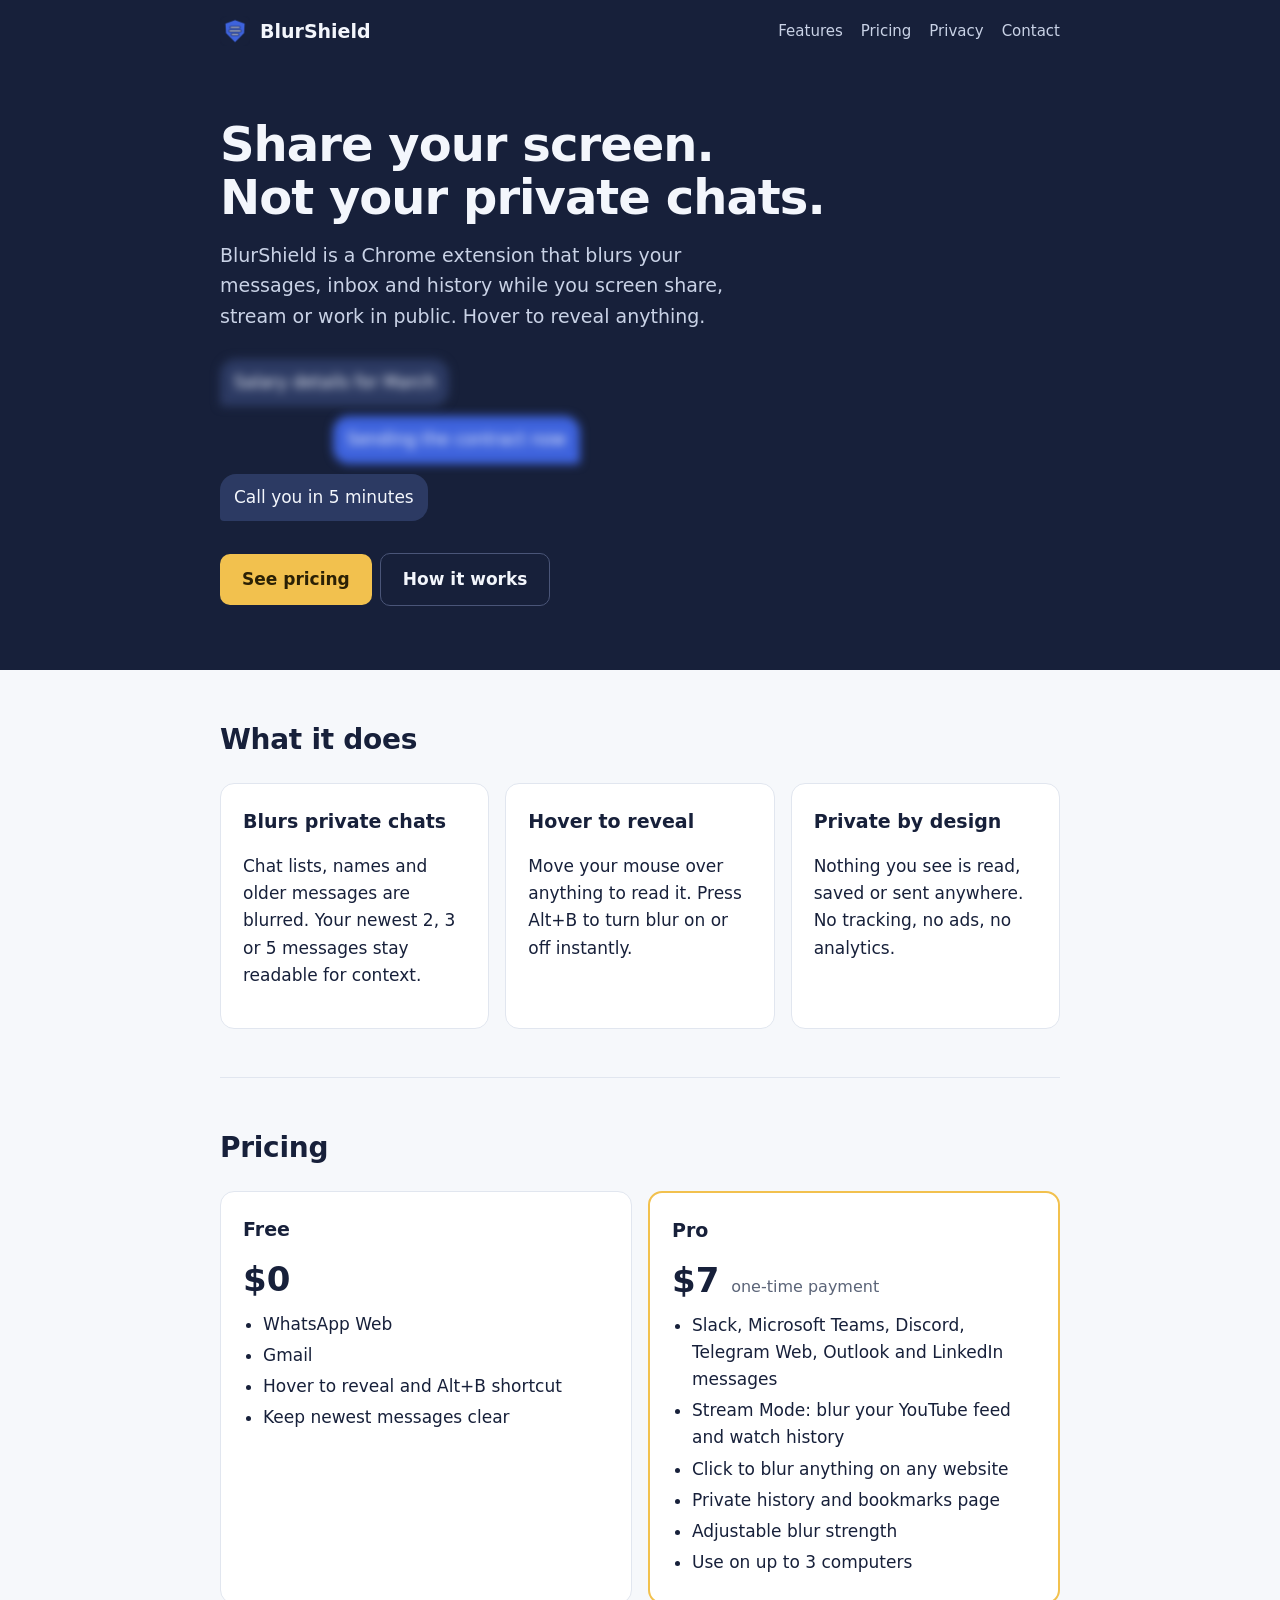
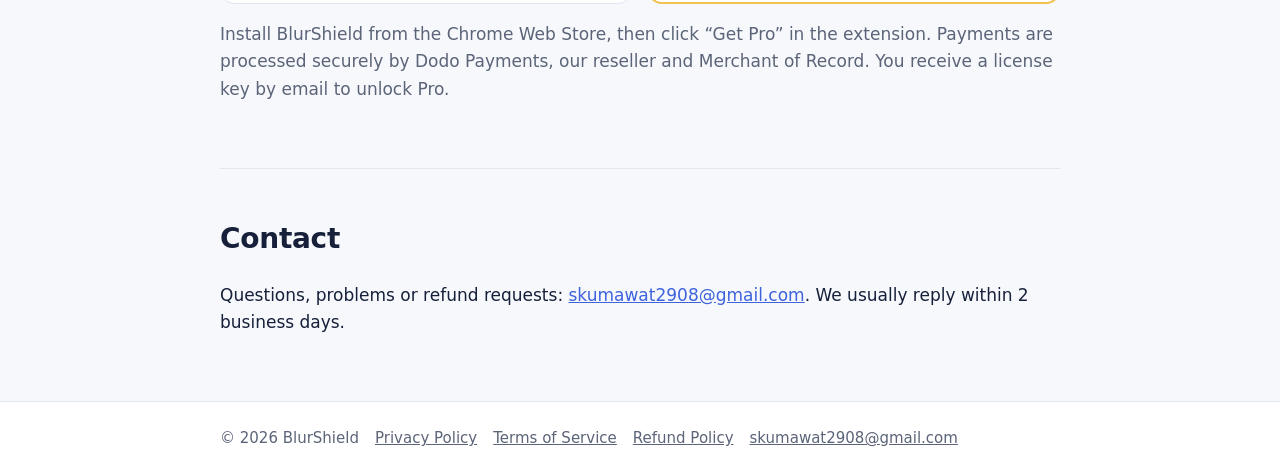
==== index.html @ 42de721b "Add files via upload" ====
<!doctype html>
<html lang="en">
<head>
<meta charset="utf-8">
<meta name="viewport" content="width=device-width, initial-scale=1">
<title>BlurShield – Hide your chats while screen sharing</title>
<meta name="description" content="Blur your chats, emails and history while screen sharing or streaming.">
<link rel="icon" href="favicon.png">
<link rel="stylesheet" href="style.css">
</head>
<body>
<header class="top">
  <div class="wrap nav">
    <a class="brand" href="index.html"><img src="icon.png" alt="">BlurShield</a>
    <nav><a href="index.html#features">Features</a><a href="index.html#pricing">Pricing</a><a href="privacy.html">Privacy</a><a href="mailto:skumawat2908@gmail.com">Contact</a></nav>
  </div>
  <div class="wrap hero">
    <h1>Share your screen.<br>Not your private chats.</h1>
    <p>BlurShield is a Chrome extension that blurs your messages, inbox and history while you screen share, stream or work in public. Hover to reveal anything.</p>
    <div class="chat" aria-hidden="true">
      <div class="bubble blur">Salary details for March</div>
      <div class="bubble me blur">Sending the contract now</div>
      <div class="bubble">Call you in 5 minutes</div>
    </div>
    <a class="btn" href="#pricing">See pricing</a><a class="btn ghost" href="#features">How it works</a>
  </div>
</header>
<main class="wrap">
<section id="features">
  <h2>What it does</h2>
  <div class="cards">
    <div class="card"><h3>Blurs private chats</h3><p>Chat lists, names and older messages are blurred. Your newest 2, 3 or 5 messages stay readable for context.</p></div>
    <div class="card"><h3>Hover to reveal</h3><p>Move your mouse over anything to read it. Press Alt+B to turn blur on or off instantly.</p></div>
    <div class="card"><h3>Private by design</h3><p>Nothing you see is read, saved or sent anywhere. No tracking, no ads, no analytics.</p></div>
  </div>
</section>
<section id="pricing">
  <h2>Pricing</h2>
  <div class="cards">
    <div class="card">
      <h3>Free</h3>
      <p class="price">$0</p>
      <ul><li>WhatsApp Web</li><li>Gmail</li><li>Hover to reveal and Alt+B shortcut</li><li>Keep newest messages clear</li></ul>
    </div>
    <div class="card pro">
      <h3>Pro</h3>
      <p class="price">$7 <small>one-time payment</small></p>
      <ul>
        <li>Slack, Microsoft Teams, Discord, Telegram Web, Outlook and LinkedIn messages</li>
        <li>Stream Mode: blur your YouTube feed and watch history</li>
        <li>Click to blur anything on any website</li>
        <li>Private history and bookmarks page</li>
        <li>Adjustable blur strength</li>
        <li>Use on up to 3 computers</li>
      </ul>
    </div>
  </div>
  <p class="muted">Install BlurShield from the Chrome Web Store, then click “Get Pro” in the extension. Payments are processed securely by Dodo Payments, our reseller and Merchant of Record. You receive a license key by email to unlock Pro.</p>
</section>
<section id="contact">
  <h2>Contact</h2>
  <p>Questions, problems or refund requests: <a href="mailto:skumawat2908@gmail.com">skumawat2908@gmail.com</a>. We usually reply within 2 business days.</p>
</section>
</main>
<footer>
  <div class="wrap">
    <span>© 2026 BlurShield</span>
    <a href="privacy.html">Privacy Policy</a>
    <a href="terms.html">Terms of Service</a>
    <a href="refund.html">Refund Policy</a>
    <a href="mailto:skumawat2908@gmail.com">skumawat2908@gmail.com</a>
  </div>
</footer>
</body>
</html>
---- style.css ----
:root {
  --bg: #F6F8FB; --surface: #FFFFFF; --ink: #17203A; --muted: #5B6478;
  --line: #E1E6EF; --accent: #3E63DD; --gold: #F2C14E; --hero: #17203A;
}
* { box-sizing: border-box; }
body {
  margin: 0; background: var(--bg); color: var(--ink);
  font: 17px/1.6 system-ui, -apple-system, "Segoe UI", Roboto, sans-serif;
}
a { color: var(--accent); }
.wrap { max-width: 880px; margin: 0 auto; padding: 0 20px; }

/* Header */
.top { background: var(--hero); color: #F3F6FC; }
.nav { display: flex; align-items: center; gap: 12px; padding-top: 16px; padding-bottom: 16px; flex-wrap: wrap; }
.brand { display: flex; align-items: center; gap: 10px; color: inherit; text-decoration: none; font-weight: 700; font-size: 19px; }
.brand img { width: 30px; height: 30px; }
.nav nav { margin-left: auto; display: flex; gap: 18px; flex-wrap: wrap; }
.nav nav a { color: #C9D2E6; text-decoration: none; font-size: 15px; }
.nav nav a:hover { color: #fff; }

/* Hero */
.hero { padding-top: 56px; padding-bottom: 64px; }
.hero h1 { font-size: clamp(32px, 6vw, 48px); line-height: 1.1; margin: 0 0 16px; letter-spacing: -0.02em; }
.hero p { color: #C9D2E6; font-size: 19px; max-width: 560px; margin: 0 0 28px; }
.chat { display: grid; gap: 10px; max-width: 360px; margin-bottom: 32px; }
.bubble { padding: 10px 14px; border-radius: 16px 16px 16px 4px; background: #2C3A63; color: #F3F6FC; width: fit-content; }
.bubble.blur { filter: blur(5px); }
.bubble.me { justify-self: end; border-radius: 16px 16px 4px 16px; background: var(--accent); }
.btn {
  display: inline-block; padding: 12px 22px; border-radius: 10px; font-weight: 700;
  text-decoration: none; background: var(--gold); color: #2B2105;
}
.btn.ghost { background: transparent; color: #F3F6FC; border: 1px solid #4A5578; margin-left: 8px; }

/* Sections */
section { padding: 48px 0; border-bottom: 1px solid var(--line); }
section:last-of-type { border-bottom: 0; }
h2 { font-size: 28px; margin: 0 0 20px; letter-spacing: -0.01em; }
.cards { display: grid; grid-template-columns: repeat(auto-fit, minmax(240px, 1fr)); gap: 16px; }
.card { background: var(--surface); border: 1px solid var(--line); border-radius: 14px; padding: 22px; }
.card h3 { margin: 0 0 8px; font-size: 19px; }
.card ul { margin: 0; padding-left: 20px; }
.card li { margin: 4px 0; }
.price { font-size: 34px; font-weight: 800; margin: 4px 0 2px; }
.price small { font-size: 16px; font-weight: 500; color: var(--muted); }
.card.pro { border: 2px solid var(--gold); }
.muted { color: var(--muted); }

/* Legal pages */
.doc { padding-top: 40px; padding-bottom: 56px; }
.doc h1 { font-size: 34px; margin: 0 0 4px; }
.doc h2 { font-size: 21px; margin: 32px 0 8px; }
.doc p, .doc li { max-width: 720px; }

footer { background: var(--surface); border-top: 1px solid var(--line); padding: 24px 0; font-size: 15px; color: var(--muted); }
footer .wrap { display: flex; flex-wrap: wrap; gap: 16px; }
footer a { color: var(--muted); }

@media (max-width: 520px) {
  .btn.ghost { margin: 10px 0 0; }
}
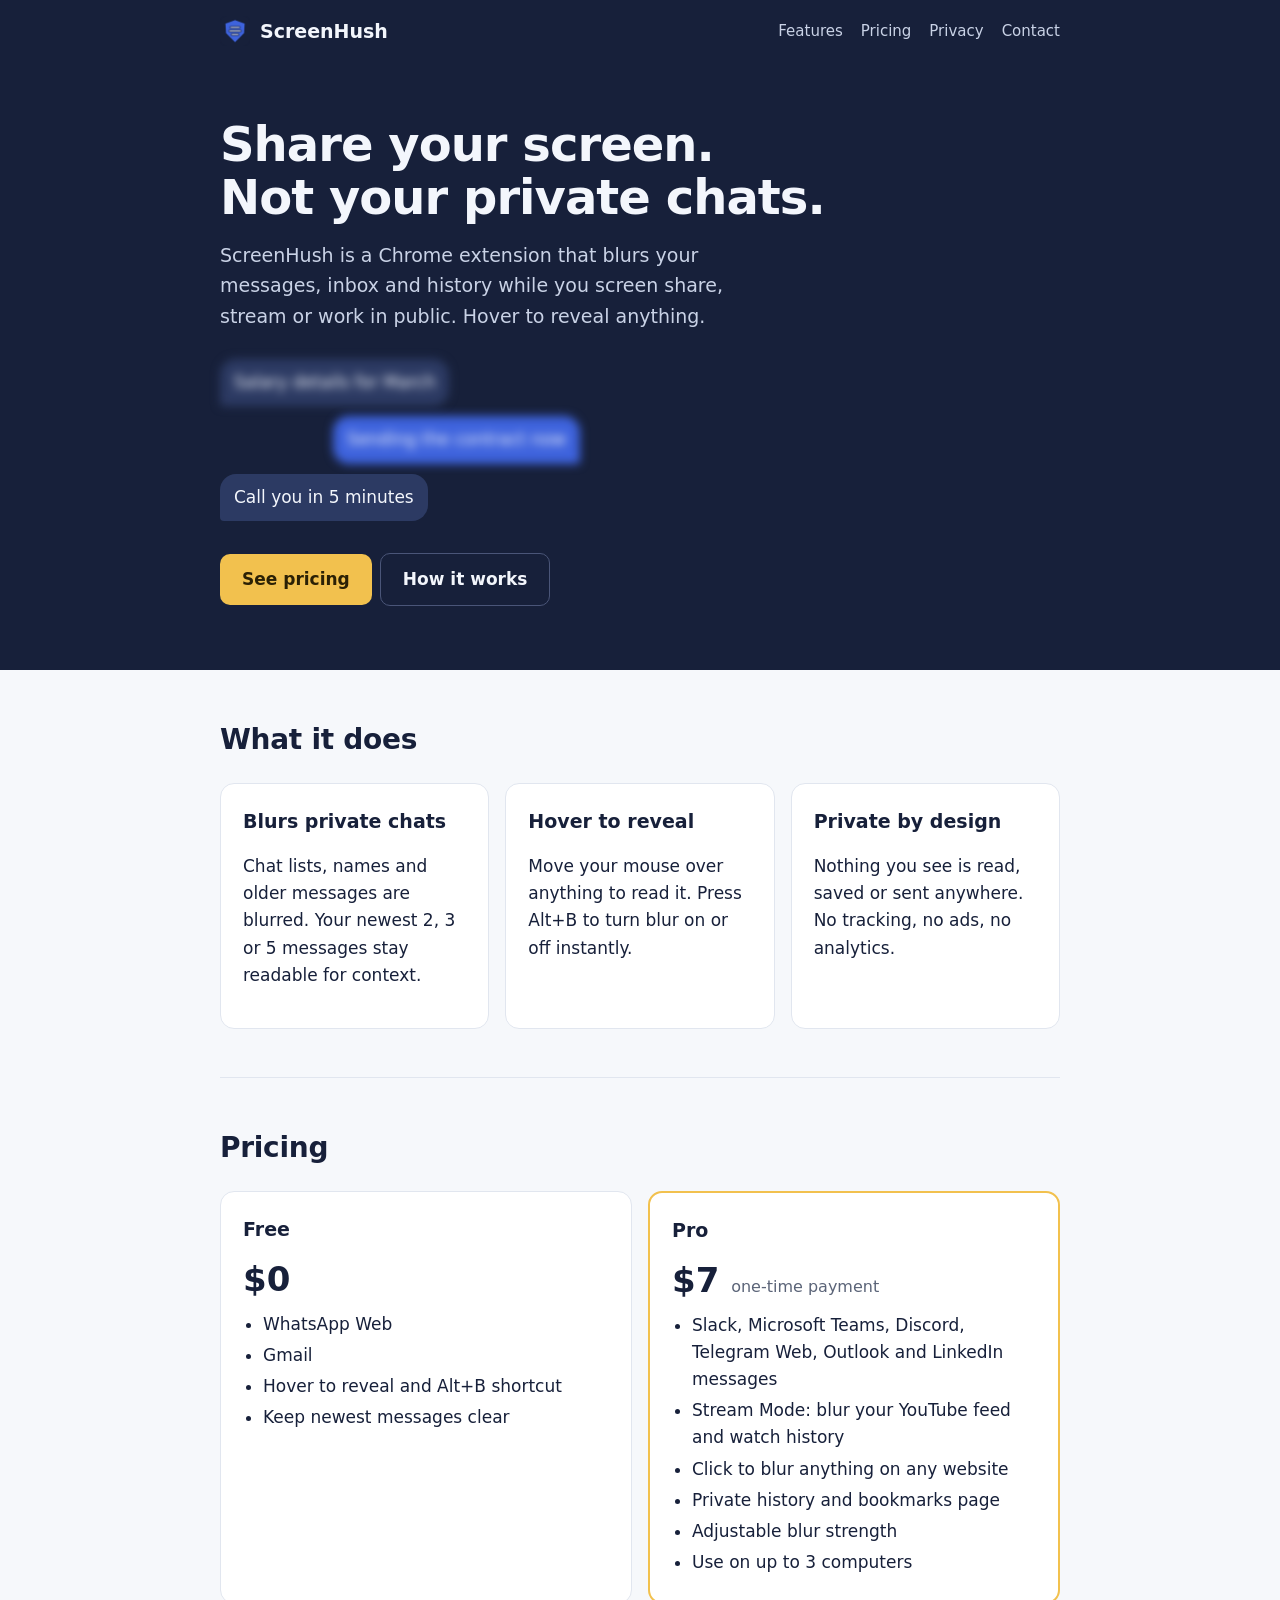
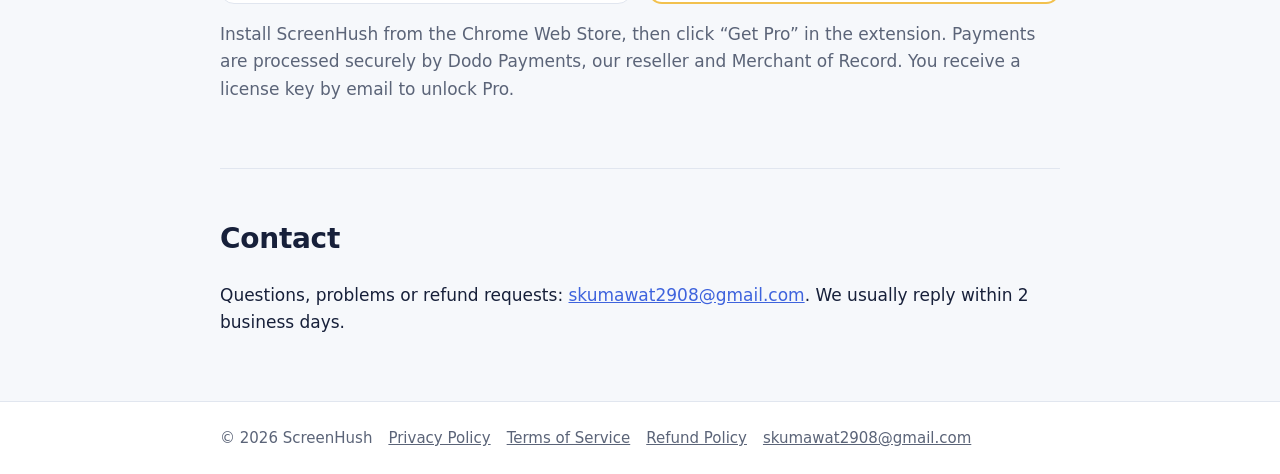
==== commit 14712f3e: "Add files via upload" ====
--- a/index.html
+++ b/index.html
@@ -3,7 +3,7 @@
 <head>
 <meta charset="utf-8">
 <meta name="viewport" content="width=device-width, initial-scale=1">
-<title>BlurShield – Hide your chats while screen sharing</title>
+<title>ScreenHush – Hide your chats while screen sharing</title>
 <meta name="description" content="Blur your chats, emails and history while screen sharing or streaming.">
 <link rel="icon" href="favicon.png">
 <link rel="stylesheet" href="style.css">
@@ -11,12 +11,12 @@
 <body>
 <header class="top">
   <div class="wrap nav">
-    <a class="brand" href="index.html"><img src="icon.png" alt="">BlurShield</a>
+    <a class="brand" href="index.html"><img src="icon.png" alt="">ScreenHush</a>
     <nav><a href="index.html#features">Features</a><a href="index.html#pricing">Pricing</a><a href="privacy.html">Privacy</a><a href="mailto:skumawat2908@gmail.com">Contact</a></nav>
   </div>
   <div class="wrap hero">
     <h1>Share your screen.<br>Not your private chats.</h1>
-    <p>BlurShield is a Chrome extension that blurs your messages, inbox and history while you screen share, stream or work in public. Hover to reveal anything.</p>
+    <p>ScreenHush is a Chrome extension that blurs your messages, inbox and history while you screen share, stream or work in public. Hover to reveal anything.</p>
     <div class="chat" aria-hidden="true">
       <div class="bubble blur">Salary details for March</div>
       <div class="bubble me blur">Sending the contract now</div>
@@ -55,7 +55,7 @@
       </ul>
     </div>
   </div>
-  <p class="muted">Install BlurShield from the Chrome Web Store, then click “Get Pro” in the extension. Payments are processed securely by Dodo Payments, our reseller and Merchant of Record. You receive a license key by email to unlock Pro.</p>
+  <p class="muted">Install ScreenHush from the Chrome Web Store, then click “Get Pro” in the extension. Payments are processed securely by Dodo Payments, our reseller and Merchant of Record. You receive a license key by email to unlock Pro.</p>
 </section>
 <section id="contact">
   <h2>Contact</h2>
@@ -64,7 +64,7 @@
 </main>
 <footer>
   <div class="wrap">
-    <span>© 2026 BlurShield</span>
+    <span>© 2026 ScreenHush</span>
     <a href="privacy.html">Privacy Policy</a>
     <a href="terms.html">Terms of Service</a>
     <a href="refund.html">Refund Policy</a>
